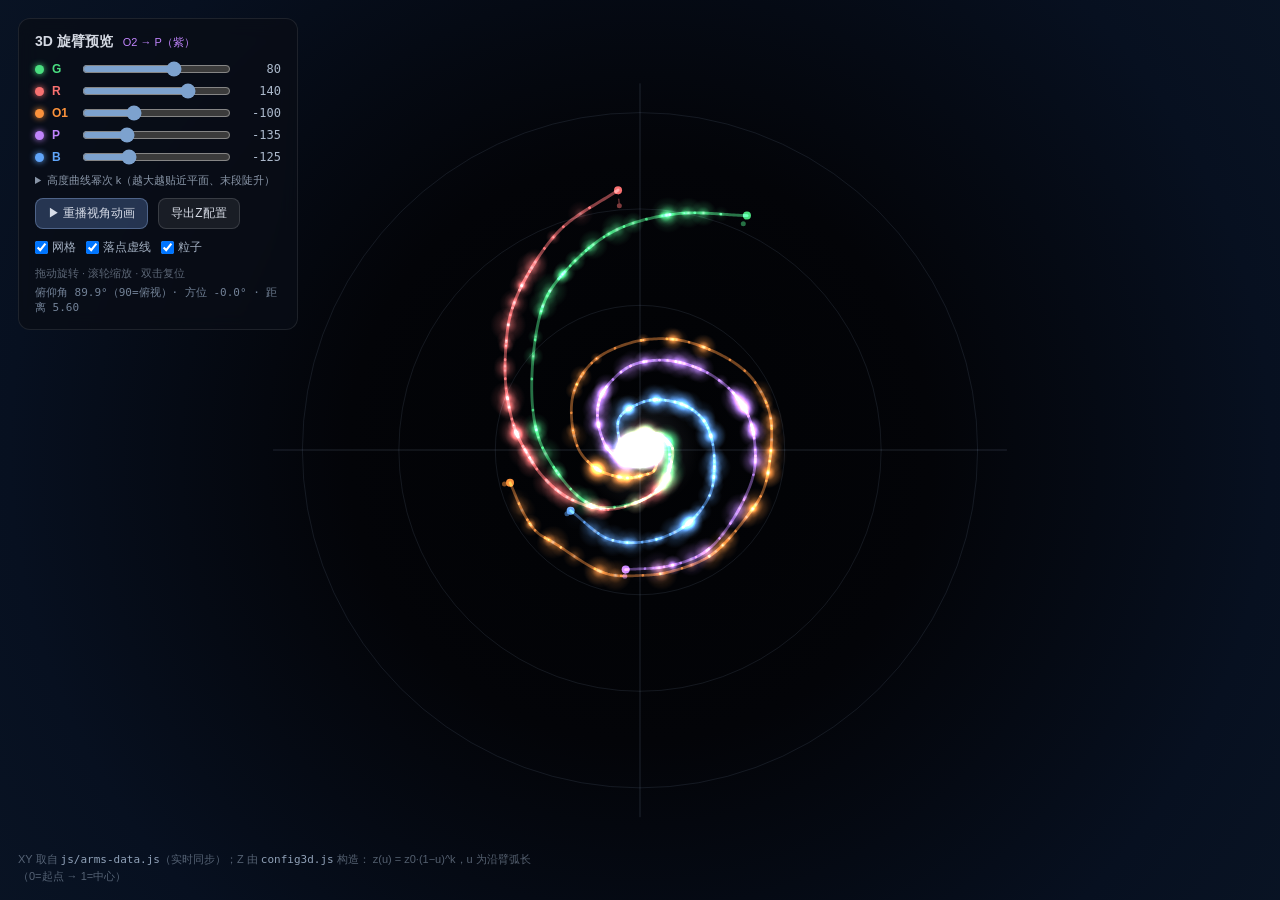
==== tools/3d-viewer/index.html @ dd2f0325 "feat: GPT-6 Astra starfield spiral animation recreation Pure Canvas 2D pseudo-3D starfield: scatter-" ====
<!DOCTYPE html>
<html lang="zh-CN">
<head>
  <meta charset="UTF-8" />
  <meta name="viewport" content="width=device-width, initial-scale=1.0" />
  <title>3D 旋臂预览 · GPT-6 Astra</title>
  <link rel="stylesheet" href="style.css" />
</head>
<body>
  <canvas id="view"></canvas>

  <!-- ============ 控制面板 ============ -->
  <div class="panel">
    <div class="title">3D 旋臂预览 <span class="sub">O2 → P（紫）</span></div>

    <!-- 臂高度滑条（JS 生成） -->
    <div id="armRows"></div>

    <details class="adv">
      <summary>高度曲线幂次 k（越大越贴近平面、末段陡升）</summary>
      <div id="kRows"></div>
    </details>

    <div class="row btns">
      <button id="replay" class="btn btn--primary">▶ 重播视角动画</button>
      <button id="exportBtn" class="btn">导出Z配置</button>
    </div>

    <div class="row toggles">
      <label><input type="checkbox" id="tGrid" checked />网格</label>
      <label><input type="checkbox" id="tDrops" checked />落点虚线</label>
      <label><input type="checkbox" id="tParts" checked />粒子</label>
    </div>

    <div class="hint">拖动旋转 · 滚轮缩放 · 双击复位</div>
    <div class="cam" id="camInfo">–</div>
  </div>

  <div class="note">
    XY 取自 <code>js/arms-data.js</code>（实时同步）；Z 由 <code>config3d.js</code> 构造：
    z(u) = z0·(1−u)^k，u 为沿臂弧长（0=起点 → 1=中心）
  </div>

  <script src="../../js/arms-data.js"></script>
  <script src="../draw-arms/spline.js"></script>
  <script src="config3d.js"></script>
  <script src="app.js"></script>
</body>
</html>
---- tools/3d-viewer/style.css ----
/* ===== 3D 旋臂预览 ===== */

* {
  margin: 0;
  padding: 0;
  box-sizing: border-box;
}

html,
body {
  height: 100%;
  background: #04060b;
  overflow: hidden;
  font-family: -apple-system, BlinkMacSystemFont, "SF Pro Display", "Inter",
    "Helvetica Neue", "Segoe UI", sans-serif;
  color: rgba(235, 240, 250, 0.9);
}

#view {
  position: fixed;
  inset: 0;
  width: 100%;
  height: 100%;
  display: block;
  cursor: grab;
}

#view.dragging {
  cursor: grabbing;
}

/* ---------- 控制面板 ---------- */
.panel {
  position: fixed;
  top: 18px;
  left: 18px;
  z-index: 10;
  width: 280px;
  padding: 14px 16px;
  border-radius: 12px;
  background: rgba(10, 14, 22, 0.78);
  border: 1px solid rgba(255, 255, 255, 0.09);
  backdrop-filter: blur(10px);
  font-size: 12px;
  user-select: none;
}

.title {
  font-size: 14px;
  font-weight: 600;
  margin-bottom: 10px;
}

.title .sub {
  font-size: 11px;
  font-weight: 400;
  color: #c084fc;
  margin-left: 6px;
}

.arm-row {
  display: flex;
  align-items: center;
  gap: 8px;
  margin: 6px 0;
}

.arm-row .dot {
  width: 9px;
  height: 9px;
  border-radius: 50%;
  flex: none;
  box-shadow: 0 0 6px currentColor;
}

.arm-row .name {
  width: 22px;
  font-weight: 600;
  flex: none;
}

.arm-row input[type="range"] {
  flex: 1;
  min-width: 0;
  accent-color: #7da2ce;
}

.arm-row .val {
  width: 42px;
  text-align: right;
  font-family: ui-monospace, monospace;
  color: rgba(200, 215, 235, 0.85);
  flex: none;
}

.adv {
  margin: 8px 0 2px;
  color: rgba(180, 195, 215, 0.75);
}

.adv summary {
  cursor: pointer;
  font-size: 11px;
}

.row {
  display: flex;
  align-items: center;
  gap: 10px;
  margin-top: 10px;
  flex-wrap: wrap;
}

.btn {
  padding: 6px 12px;
  border-radius: 8px;
  border: 1px solid rgba(255, 255, 255, 0.14);
  background: rgba(255, 255, 255, 0.07);
  color: rgba(235, 240, 250, 0.9);
  font-size: 12px;
  cursor: pointer;
  transition: background 0.2s ease;
}

.btn:hover {
  background: rgba(255, 255, 255, 0.15);
}

.btn--primary {
  background: rgba(96, 130, 190, 0.35);
  border-color: rgba(140, 170, 220, 0.4);
}

.btn--primary:hover {
  background: rgba(96, 130, 190, 0.55);
}

.toggles label {
  display: flex;
  align-items: center;
  gap: 4px;
  color: rgba(200, 215, 235, 0.8);
  cursor: pointer;
}

.hint {
  margin-top: 10px;
  color: rgba(160, 175, 195, 0.55);
  font-size: 11px;
}

.cam {
  margin-top: 4px;
  font-family: ui-monospace, monospace;
  font-size: 11px;
  color: rgba(160, 180, 205, 0.7);
}

/* ---------- 底部说明 ---------- */
.note {
  position: fixed;
  left: 18px;
  bottom: 14px;
  z-index: 10;
  max-width: 520px;
  font-size: 11px;
  line-height: 1.6;
  color: rgba(150, 165, 185, 0.55);
}

.note code {
  color: rgba(190, 210, 235, 0.75);
  font-family: ui-monospace, monospace;
}
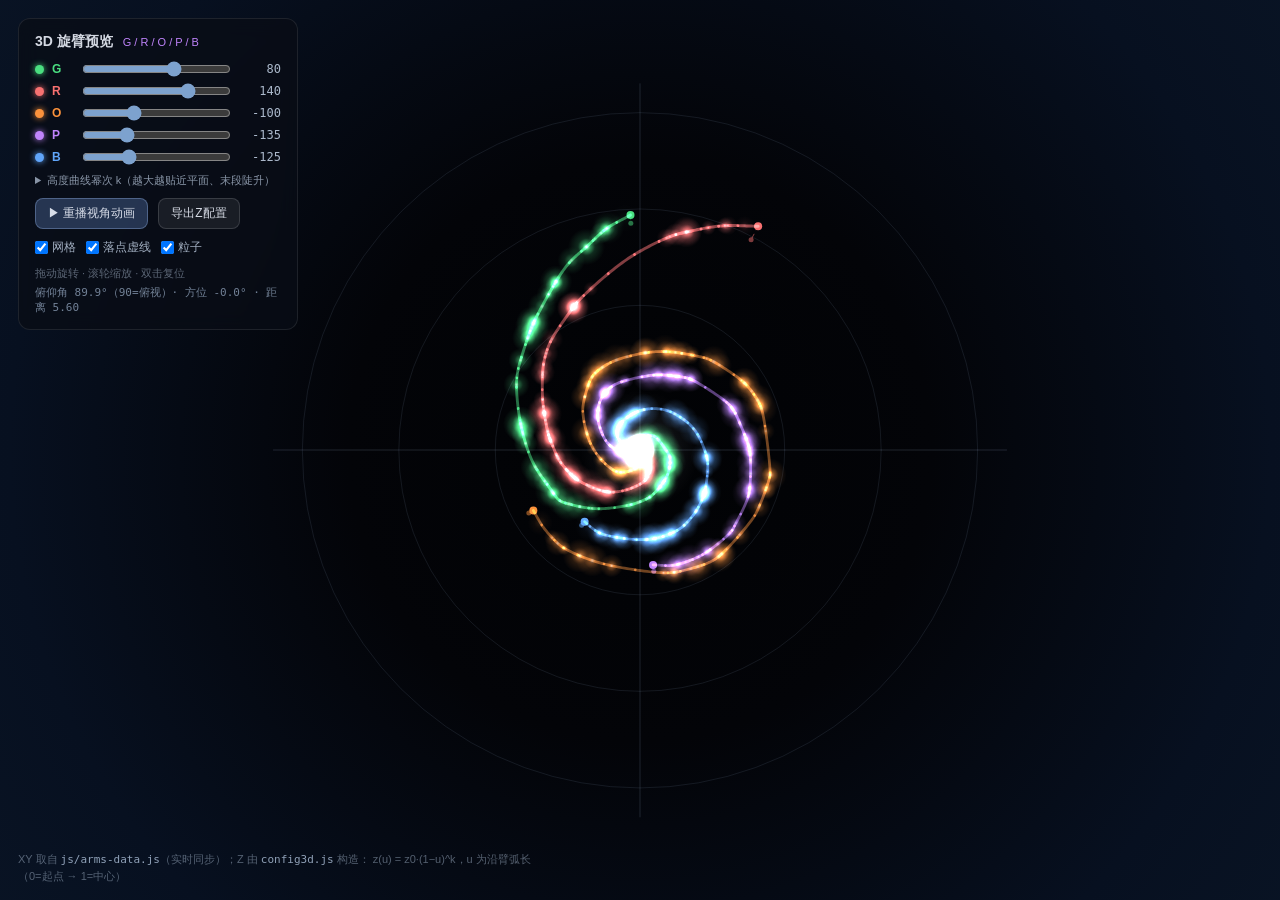
==== commit 6efe26e9: "feat: non-additive rendering, plateau core haze, O/P arm rename - rendering: all blending switched t" ====
--- a/tools/3d-viewer/index.html
+++ b/tools/3d-viewer/index.html
@@ -11,7 +11,7 @@
 
   <!-- ============ 控制面板 ============ -->
   <div class="panel">
-    <div class="title">3D 旋臂预览 <span class="sub">O2 → P（紫）</span></div>
+    <div class="title">3D 旋臂预览 <span class="sub">G / R / O / P / B</span></div>
 
     <!-- 臂高度滑条（JS 生成） -->
     <div id="armRows"></div>
